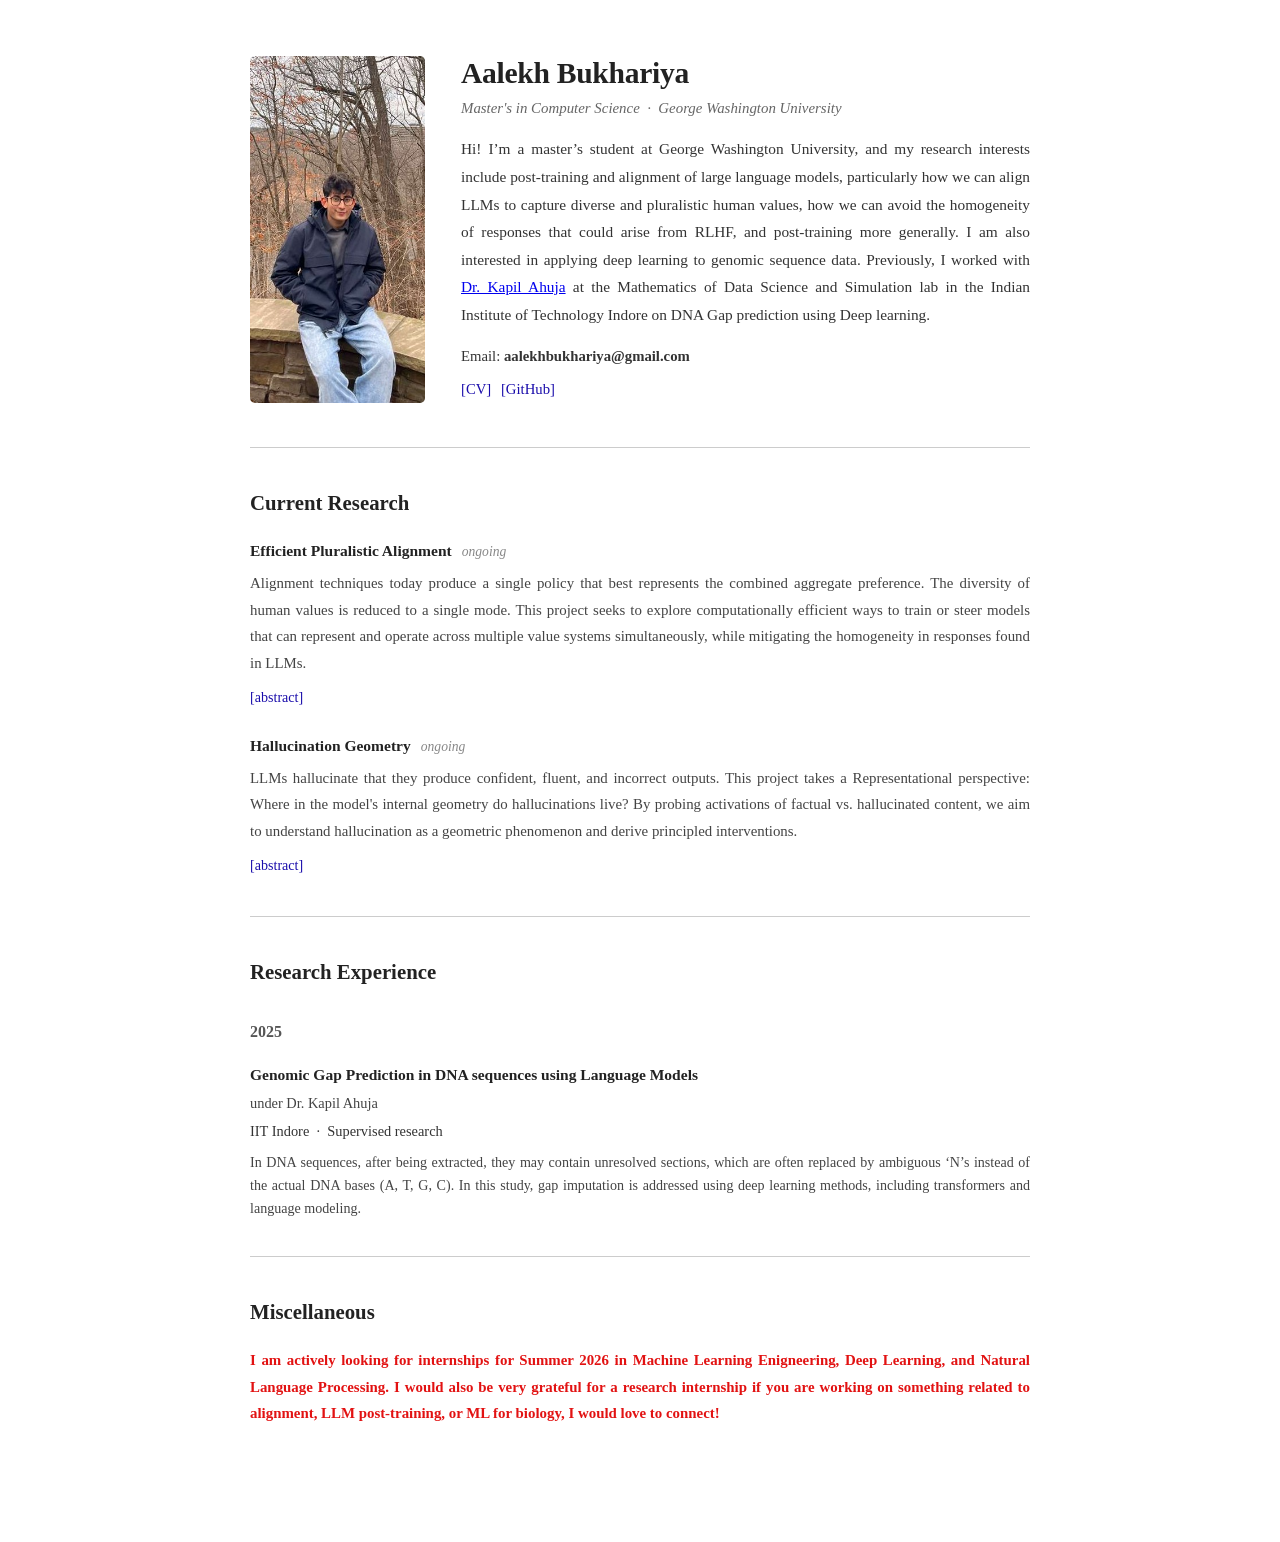
==== index.html @ 7669c130 "First" ====
<!DOCTYPE html>
<html lang="en">
<head>
<meta charset="UTF-8">
<meta name="viewport" content="width=device-width, initial-scale=1.0">
<title>Aalekh Bukhariya</title>
<style>
  body {
    font-family: Georgia, 'Times New Roman', serif;
    font-size: 16px;
    line-height: 1.8;
    color: #222;
    background: #fff;
    margin: 0;
    padding: 0;
    text-align: justify;
  }

  #wrap {
    max-width: 780px;
    margin: 0 auto;
    padding: 56px 24px 100px;
    background: #fff;
  }

  /* ── Header / Profile ── */
  #header {
    display: flex;
    gap: 36px;
    align-items: stretch;
    margin-bottom: 44px;
  }

  #header img {
    width: 175px;
    height: auto;
    object-fit: cover;
    object-position: center top;
    border-radius: 5px;
    flex-shrink: 0;
    align-self: stretch;
    display: block;
  }

  #header-right {
    display: flex;
    flex-direction: column;
    justify-content: space-between;
  }

  #header-right h1 {
    font-size: 1.85rem;
    font-weight: bold;
    margin: 0 0 3px;
    line-height: 1.2;
    letter-spacing: -0.01em;
    text-align: left;
  }

  #header-right .affil {
    font-size: 0.93rem;
    color: #666;
    margin-bottom: 14px;
    font-style: italic;
    text-align: left;
  }

  #header-right p {
    font-size: 0.96rem;
    color: #333;
    margin: 0 0 14px;
    flex-grow: 1;
  }

  #header-right .contact {
    font-size: 0.92rem;
    color: #333;
    margin-bottom: 7px;
    text-align: left;
  }

  #header-right .nav-links {
    font-size: 0.92rem;
    text-align: left;
  }

  #header-right .nav-links a,
  #header-right .contact a {
    color: #1a0dab;
    text-decoration: none;
  }
  #header-right .nav-links a:hover,
  #header-right .contact a:hover {
    text-decoration: underline;
  }

  #header-right .nav-links a::before { content: '['; }
  #header-right .nav-links a::after  { content: ']'; }
  #header-right .nav-links a {
    margin-right: 6px;
  }

  /* ── Divider ── */
  hr {
    border: none;
    border-top: 1px solid #ccc;
    margin: 36px 0;
  }

  /* ── Section headings ── */
  h2 {
    font-size: 1.3rem;
    font-weight: bold;
    margin: 0 0 16px;
    text-align: left;
  }

  /* ── Current Research ── */
  .research-item {
    margin-bottom: 20px;
  }

  .research-item .rtitle {
    font-weight: bold;
    font-size: 0.97rem;
    text-align: left;
  }

  .research-item .rstatus {
    font-size: 0.85rem;
    color: #888;
    font-style: italic;
    margin-left: 6px;
  }

  .research-item p {
    margin: 4px 0 6px;
    font-size: 0.93rem;
    color: #444;
  }

  .research-item .rlinks a {
    color: #1a0dab;
    text-decoration: none;
    font-size: 0.88rem;
    margin-right: 10px;
  }
  .research-item .rlinks a:hover { text-decoration: underline; }
  .research-item .rlinks a::before { content: '['; }
  .research-item .rlinks a::after  { content: ']'; }

  /* ── Publications / Projects ── */
  .year {
    font-size: 1rem;
    font-weight: bold;
    color: #555;
    margin: 28px 0 14px;
    text-align: left;
  }

  .research-item .rlinks {
    text-align: left;
  }

  .pub {
    margin-bottom: 26px;
  }

  .pub .ptitle {
    font-weight: bold;
    font-size: 0.97rem;
    text-align: left;
  }

  .pub .pauthors {
    font-size: 0.9rem;
    color: #444;
    margin: 2px 0;
    text-align: left;
  }

  .pub .pvenue {
    font-size: 0.9rem;
    color: #333;
    margin: 2px 0;
    text-align: left;
  }

  .pub .pvenue .award {
    color: #b8860b;
  }

  .pub .plinks {
    font-size: 0.88rem;
    margin-top: 4px;
  }

  .pub .plinks a {
    color: #1a0dab;
    text-decoration: none;
    margin-right: 6px;
  }
  .pub .plinks a:hover { text-decoration: underline; }
  .pub .plinks a::before { content: '['; }
  .pub .plinks a::after  { content: ']'; }

  .pub .pabstract {
    font-size: 0.88rem;
    color: #444;
    margin-top: 6px;
    line-height: 1.65;
  }

  /* ── Misc list ── */
  ul.misc {
    padding-left: 20px;
    margin: 0;
    font-size: 0.93rem;
    color: #333;
  }
  ul.misc li { margin-bottom: 5px; }

  @media (max-width: 640px) {
    #wrap { padding: 32px 18px 60px; }
    #header { flex-direction: column; gap: 20px; }
    #header img { width: 120px; height: auto; }
    #header-right h1 { font-size: 1.5rem; }
  }

  @media (min-width: 641px) and (max-width: 860px) {
    #wrap { padding: 48px 32px 80px; }
    #header img { width: 150px; }
  }
</style>
</head>
<body>
<div id="wrap">

  <!-- ── Header ── -->
  <div id="header">
    <img src="aalekh1.jpeg" alt="Aalekh Bukhariya">
    <div id="header-right">
      <h1>Aalekh Bukhariya</h1>
      <div class="affil">Master's in Computer Science &nbsp;·&nbsp; George Washington University</div>

      <p>
        Hi! I’m a master’s student at George Washington University, and my research interests include post-training and alignment of large language models, particularly how we can align LLMs to capture diverse and pluralistic human values, how we can avoid the homogeneity of responses that could arise from RLHF, and post-training more generally. I am also interested in applying deep learning to genomic sequence data. Previously, I worked with <a href="https://kahuja.profiles.iiti.ac.in/">Dr. Kapil Ahuja</a> at the Mathematics of Data Science and Simulation lab in the Indian Institute of Technology Indore on DNA Gap prediction using Deep learning.
      </p>

      <div class="contact">
        Email: <b>aalekhbukhariya@gmail.com</b>
      </div>

      <div class="nav-links">
        <a href="#">CV</a>
        <a href="https://github.com/Graviton19">GitHub</a>
        <!-- <a href="#">Google Scholar</a>
        <a href="#">Twitter / X</a> -->
      </div>
    </div>
  </div>

  <hr>

  <!-- ── Current Research ── -->
  <h2>Current Research</h2>

  <div class="research-item">
    <span class="rtitle">Efficient Pluralistic Alignment</span>
    <span class="rstatus">ongoing</span>
    <p>
      Alignment techniques today produce a single policy that best represents the combined aggregate preference. The diversity of human values is reduced to a single mode. This project seeks to explore computationally efficient ways to train or steer models that can represent and operate across multiple value systems simultaneously, while mitigating the homogeneity in responses found in LLMs.
    </p>
    <div class="rlinks">
      <a href="efficient_pluralism.html">abstract</a>
    </div>
  </div>

  <div class="research-item">
    <span class="rtitle">Hallucination Geometry</span>
    <span class="rstatus">ongoing</span>
    <p>
      LLMs hallucinate that they produce confident, fluent, and incorrect outputs. This project takes a Representational perspective: Where in the model's internal geometry do hallucinations live? By probing activations of factual vs. hallucinated content, we aim to understand hallucination as a geometric phenomenon and derive principled interventions.
    </p>
    <div class="rlinks">
      <a href="hallucination_geometry.html">abstract</a>
    </div>
  </div>

  <hr>

  <!-- ── Projects ── -->
  <h2>Research Experience</h2>

  <div class="year">2025</div>

  <div class="pub">
    <div class="ptitle">Genomic Gap Prediction in DNA sequences using Language Models</div>
    <div class="pauthors">under Dr. Kapil Ahuja</div>
    <div class="pvenue">IIT Indore &nbsp;·&nbsp; Supervised research</div>
    <div class="plinks">
      <!-- <a href="#">abstract</a> -->
      <!-- <a href="#">code</a> -->
    </div>
    <div class="pabstract">
      In DNA sequences, after being extracted, they may contain unresolved sections, which are often replaced by ambiguous ‘N’s instead of the actual DNA bases (A, T, G, C). In this study, gap imputation is addressed using deep learning methods, including transformers and language modeling.
    </div>
  </div>

  <hr>

  <!-- ── Miscellaneous ── -->
  <h2>Miscellaneous</h2>
  <p style="font-size: 0.93rem; color: #e21212; text-align: justify;"><b>
    I am actively looking for internships for Summer 2026 in Machine Learning Enigneering, Deep Learning,
    and Natural Language Processing. I would also be very grateful for a research internship
    if you are working on something related to alignment, LLM post-training, or ML for biology,
    I would love to connect!
  </p></b>

</div>
</body>
</html>
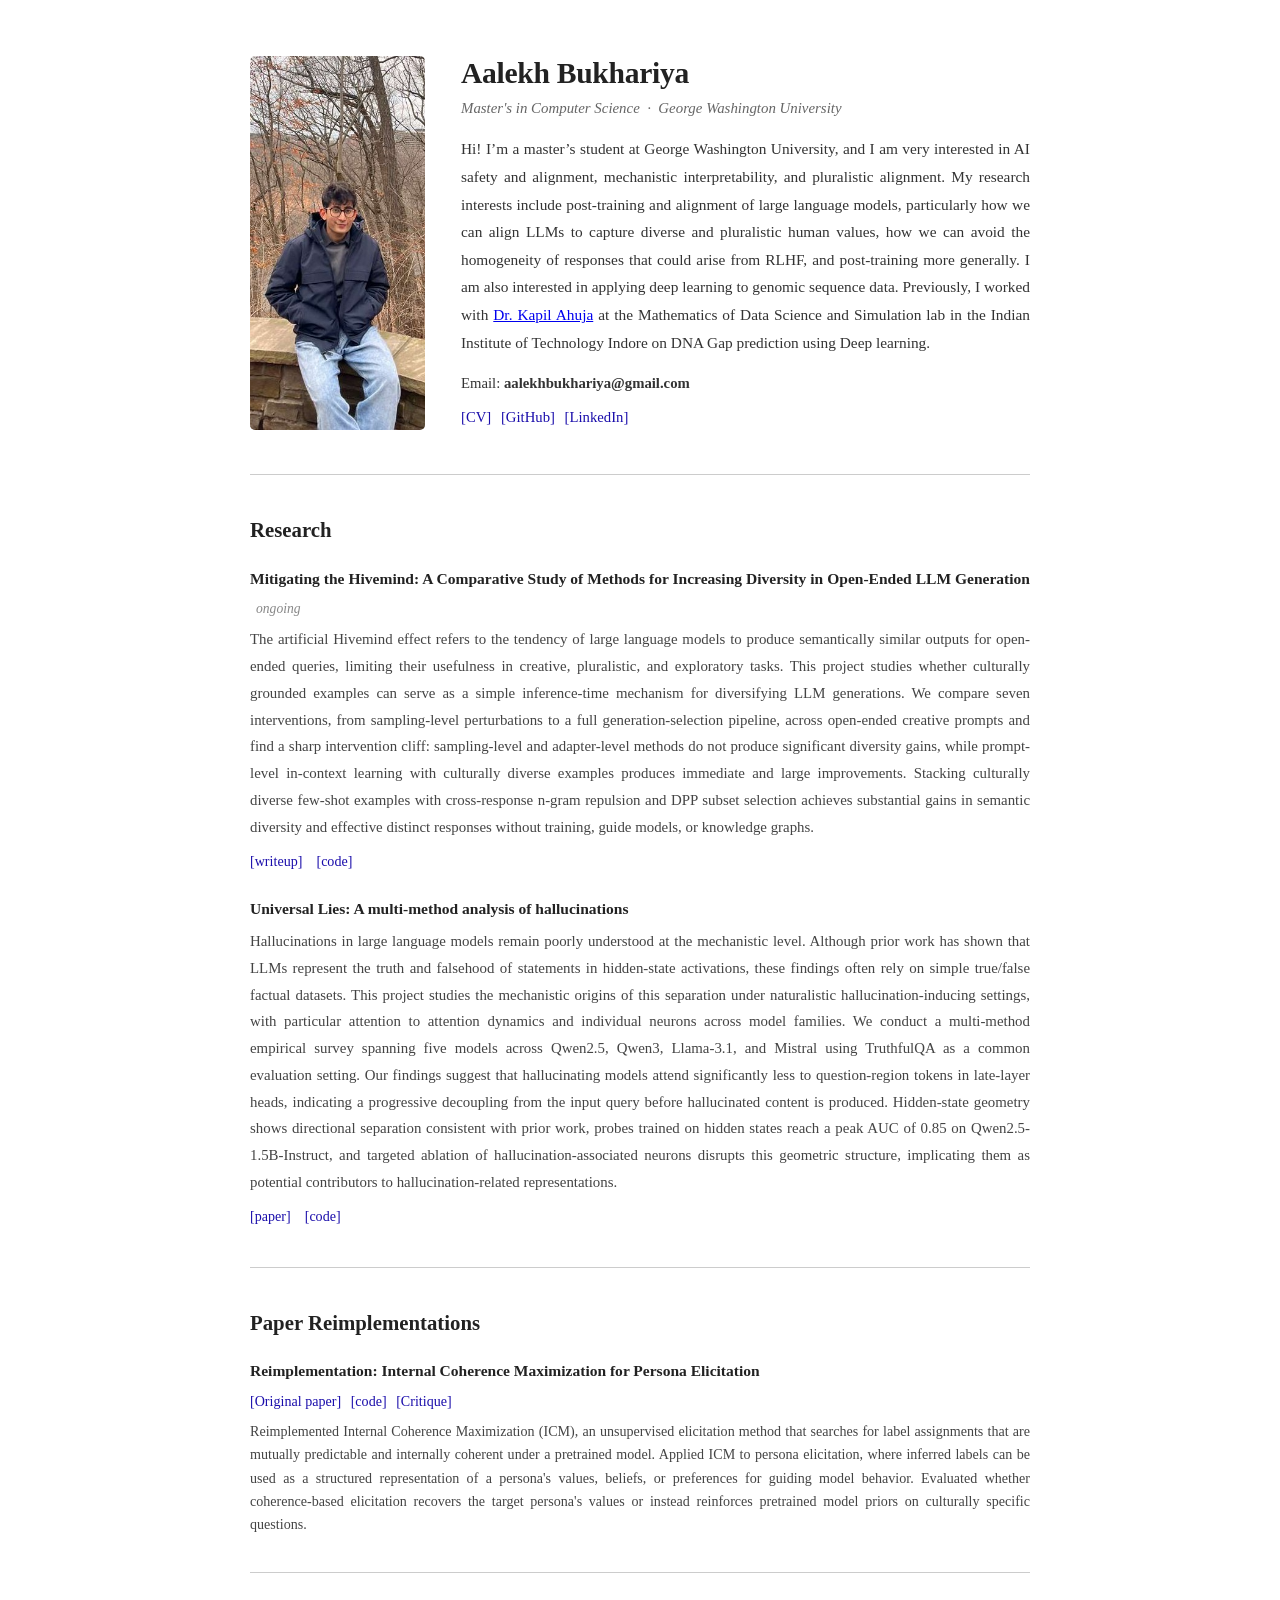
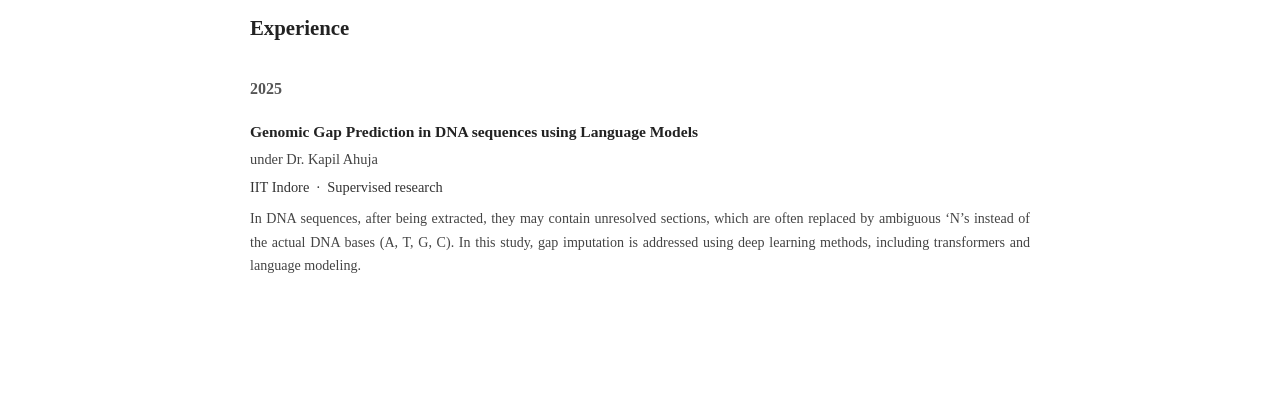
==== commit c3eacde5: "Some changes" ====
--- a/index.html
+++ b/index.html
@@ -244,7 +244,7 @@
       <div class="affil">Master's in Computer Science &nbsp;·&nbsp; George Washington University</div>
 
       <p>
-        Hi! I’m a master’s student at George Washington University, and my research interests include post-training and alignment of large language models, particularly how we can align LLMs to capture diverse and pluralistic human values, how we can avoid the homogeneity of responses that could arise from RLHF, and post-training more generally. I am also interested in applying deep learning to genomic sequence data. Previously, I worked with <a href="https://kahuja.profiles.iiti.ac.in/">Dr. Kapil Ahuja</a> at the Mathematics of Data Science and Simulation lab in the Indian Institute of Technology Indore on DNA Gap prediction using Deep learning.
+        Hi! I’m a master’s student at George Washington University, and I am very interested in AI safety and alignment, mechanistic interpretability, and pluralistic alignment. My research interests include post-training and alignment of large language models, particularly how we can align LLMs to capture diverse and pluralistic human values, how we can avoid the homogeneity of responses that could arise from RLHF, and post-training more generally. I am also interested in applying deep learning to genomic sequence data. Previously, I worked with <a href="https://kahuja.profiles.iiti.ac.in/">Dr. Kapil Ahuja</a> at the Mathematics of Data Science and Simulation lab in the Indian Institute of Technology Indore on DNA Gap prediction using Deep learning.
       </p>
 
       <div class="contact">
@@ -252,10 +252,10 @@
       </div>
 
       <div class="nav-links">
-        <a href="#">CV</a>
+        <a href="AalekhBukhariyaCVR1.pdf">CV</a>
         <a href="https://github.com/Graviton19">GitHub</a>
-        <!-- <a href="#">Google Scholar</a>
-        <a href="#">Twitter / X</a> -->
+        <a href="https://www.linkedin.com/in/aalekh-bukhariya-9a1544215">LinkedIn</a>
+        
       </div>
     </div>
   </div>
@@ -263,34 +263,52 @@
   <hr>
 
   <!-- ── Current Research ── -->
-  <h2>Current Research</h2>
+  <h2>Research</h2>
 
   <div class="research-item">
-    <span class="rtitle">Efficient Pluralistic Alignment</span>
+    <span class="rtitle">Mitigating the Hivemind: A Comparative Study of Methods for Increasing Diversity in Open-Ended LLM Generation</span>
     <span class="rstatus">ongoing</span>
     <p>
-      Alignment techniques today produce a single policy that best represents the combined aggregate preference. The diversity of human values is reduced to a single mode. This project seeks to explore computationally efficient ways to train or steer models that can represent and operate across multiple value systems simultaneously, while mitigating the homogeneity in responses found in LLMs.
+      The artificial Hivemind effect refers to the tendency of large language models to produce semantically similar outputs for open-ended queries, limiting their usefulness in creative, pluralistic, and exploratory tasks. This project studies whether culturally grounded examples can serve as a simple inference-time mechanism for diversifying LLM generations. We compare seven interventions, from sampling-level perturbations to a full generation-selection pipeline, across open-ended creative prompts and find a sharp intervention cliff: sampling-level and adapter-level methods do not produce significant diversity gains, while prompt-level in-context learning with culturally diverse examples produces immediate and large improvements. Stacking culturally diverse few-shot examples with cross-response n-gram repulsion and DPP subset selection achieves substantial gains in semantic diversity and effective distinct responses without training, guide models, or knowledge graphs.
     </p>
     <div class="rlinks">
-      <a href="efficient_pluralism.html">abstract</a>
+      <a href="https://docs.google.com/document/d/1gSgxpVIIl-RK44Jng-pQ1tcUuHGSyC7UVlgfWkLkGQw/edit?tab=t.0#heading=h.fmaahqsrageb">writeup</a>
+      <a href="https://github.com/Graviton19/Hivemind-Ladder">code</a>
     </div>
   </div>
 
   <div class="research-item">
-    <span class="rtitle">Hallucination Geometry</span>
-    <span class="rstatus">ongoing</span>
+    <span class="rtitle">Universal Lies: A multi-method analysis of hallucinations</span>
     <p>
-      LLMs hallucinate that they produce confident, fluent, and incorrect outputs. This project takes a Representational perspective: Where in the model's internal geometry do hallucinations live? By probing activations of factual vs. hallucinated content, we aim to understand hallucination as a geometric phenomenon and derive principled interventions.
+      Hallucinations in large language models remain poorly understood at the mechanistic level. Although prior work has shown that LLMs represent the truth and falsehood of statements in hidden-state activations, these findings often rely on simple true/false factual datasets. This project studies the mechanistic origins of this separation under naturalistic hallucination-inducing settings, with particular attention to attention dynamics and individual neurons across model families. We conduct a multi-method empirical survey spanning five models across Qwen2.5, Qwen3, Llama-3.1, and Mistral using TruthfulQA as a common evaluation setting. Our findings suggest that hallucinating models attend significantly less to question-region tokens in late-layer heads, indicating a progressive decoupling from the input query before hallucinated content is produced. Hidden-state geometry shows directional separation consistent with prior work, probes trained on hidden states reach a peak AUC of 0.85 on Qwen2.5-1.5B-Instruct, and targeted ablation of hallucination-associated neurons disrupts this geometric structure, implicating them as potential contributors to hallucination-related representations.
     </p>
     <div class="rlinks">
-      <a href="hallucination_geometry.html">abstract</a>
+      <a href="https://drive.google.com/file/d/1v9dn9jSIjs6tWvVfOlHKvTC4YDpubYFR/view">paper</a>
+      <a href="https://github.com/Exterminator11/hallucinations_arc">code</a>
     </div>
   </div>
 
   <hr>
 
-  <!-- ── Projects ── -->
-  <h2>Research Experience</h2>
+  <!-- Paper Reimplementations -->
+  <h2>Paper Reimplementations</h2>
+
+  <div class="pub">
+    <div class="ptitle">Reimplementation: Internal Coherence Maximization for Persona Elicitation</div>
+    <div class="plinks">
+      <a href="https://arxiv.org/pdf/2506.10139">Original paper</a>
+      <a href="https://github.com/Graviton19/GOQA_InternalCoherenceMaximization">code</a>
+      <a href="https://docs.google.com/document/d/1FQPWnppcckl1VbQjcEz8iF4tV8vZkKf6zx63ZGmlCUE/edit?tab=t.0">Critique</a>
+    </div>
+    <div class="pabstract">
+      Reimplemented Internal Coherence Maximization (ICM), an unsupervised elicitation method that searches for label assignments that are mutually predictable and internally coherent under a pretrained model. Applied ICM to persona elicitation, where inferred labels can be used as a structured representation of a persona's values, beliefs, or preferences for guiding model behavior. Evaluated whether coherence-based elicitation recovers the target persona's values or instead reinforces pretrained model priors on culturally specific questions.
+    </div>
+  </div>
+
+  <hr>
+
+  <!-- Projects -->
+  <h2>Experience</h2>
 
   <div class="year">2025</div>
 
@@ -307,17 +325,6 @@
     </div>
   </div>
 
-  <hr>
-
-  <!-- ── Miscellaneous ── -->
-  <h2>Miscellaneous</h2>
-  <p style="font-size: 0.93rem; color: #e21212; text-align: justify;"><b>
-    I am actively looking for internships for Summer 2026 in Machine Learning Enigneering, Deep Learning,
-    and Natural Language Processing. I would also be very grateful for a research internship
-    if you are working on something related to alignment, LLM post-training, or ML for biology,
-    I would love to connect!
-  </p></b>
-
 </div>
 </body>
-</html>+</html>
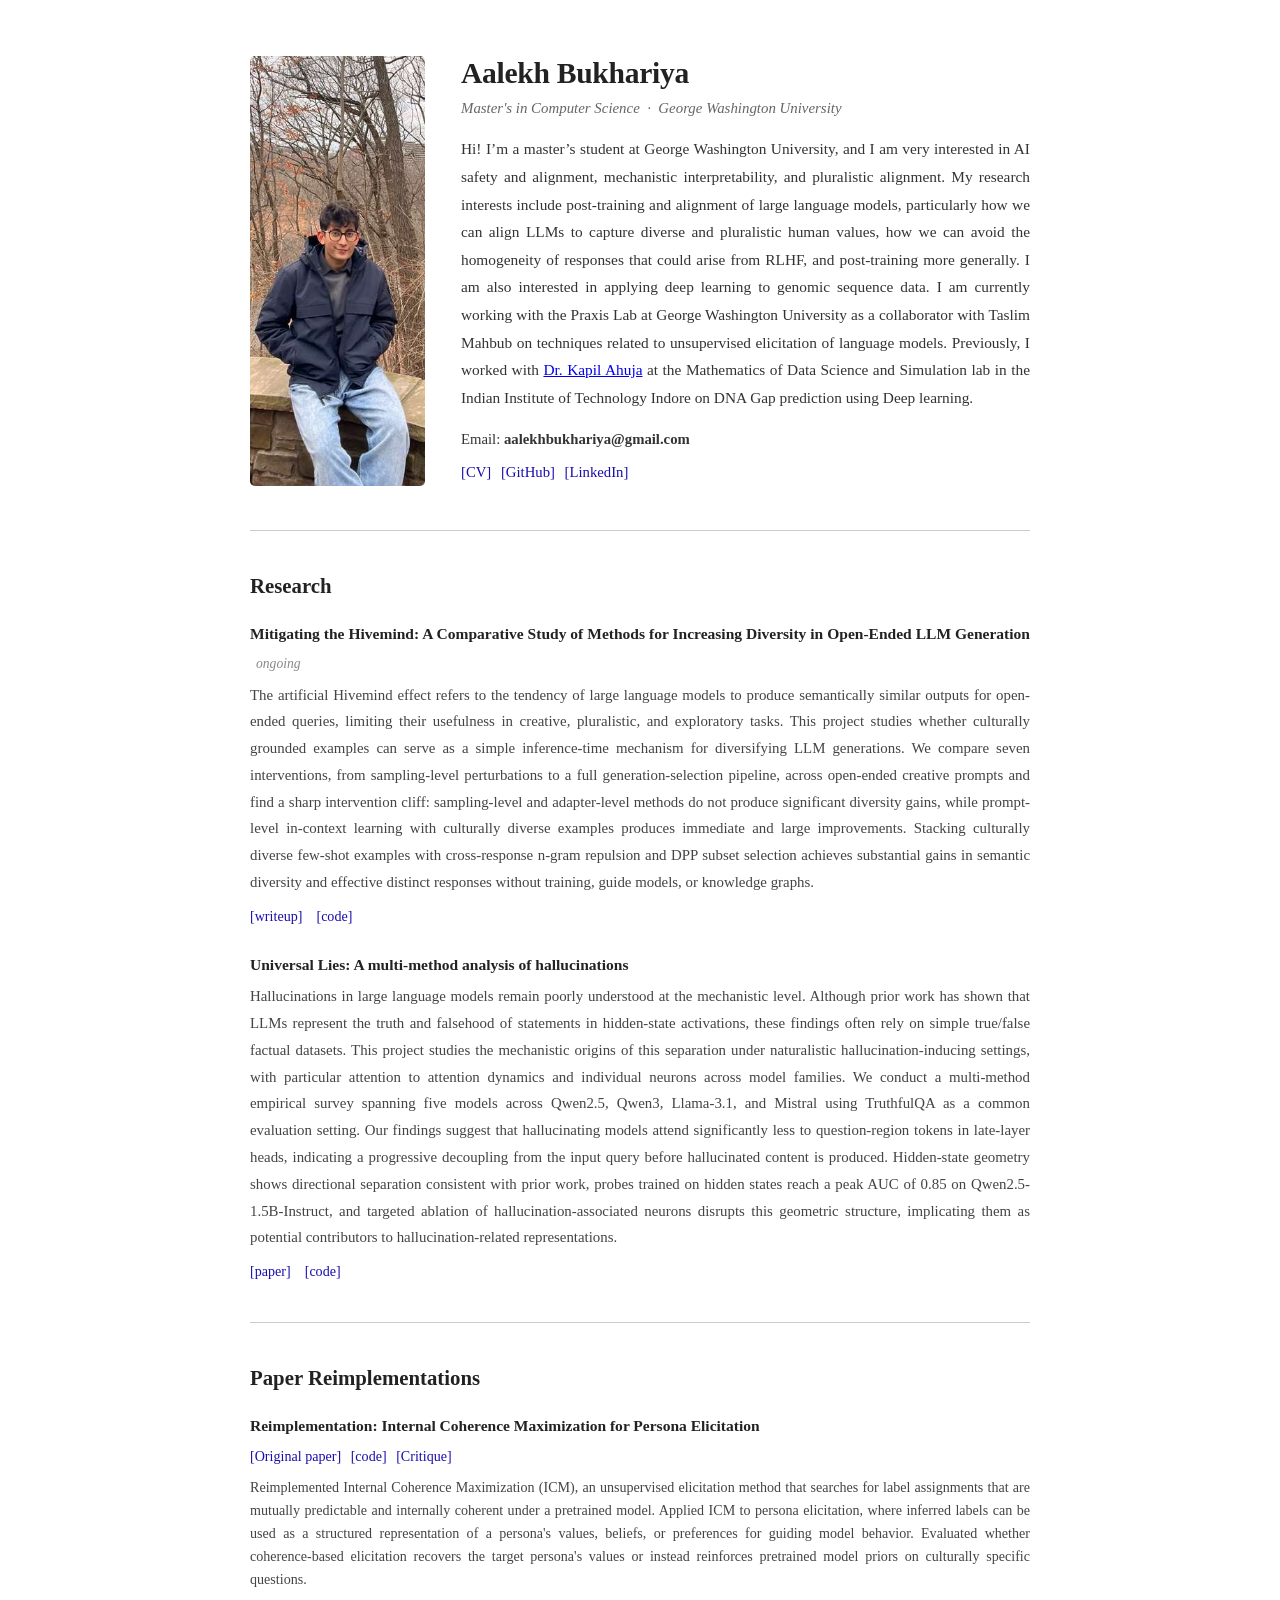
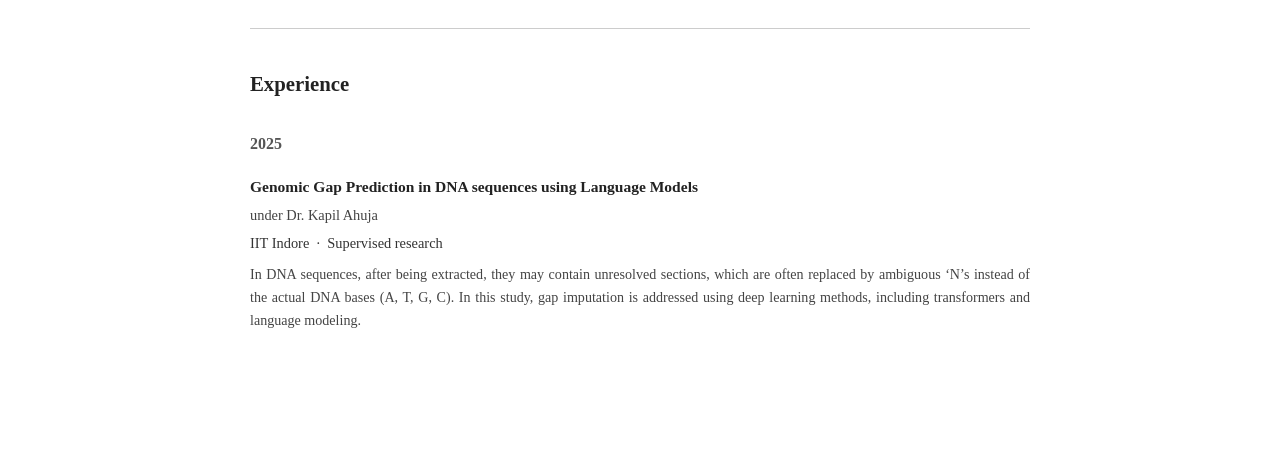
==== commit ff50756e: "Add Praxis Lab collaboration to intro Co-Authored-By: Claude Opus 5 <noreply@anthropic.com>" ====
--- a/index.html
+++ b/index.html
@@ -244,7 +244,7 @@
       <div class="affil">Master's in Computer Science &nbsp;·&nbsp; George Washington University</div>
 
       <p>
-        Hi! I’m a master’s student at George Washington University, and I am very interested in AI safety and alignment, mechanistic interpretability, and pluralistic alignment. My research interests include post-training and alignment of large language models, particularly how we can align LLMs to capture diverse and pluralistic human values, how we can avoid the homogeneity of responses that could arise from RLHF, and post-training more generally. I am also interested in applying deep learning to genomic sequence data. Previously, I worked with <a href="https://kahuja.profiles.iiti.ac.in/">Dr. Kapil Ahuja</a> at the Mathematics of Data Science and Simulation lab in the Indian Institute of Technology Indore on DNA Gap prediction using Deep learning.
+        Hi! I’m a master’s student at George Washington University, and I am very interested in AI safety and alignment, mechanistic interpretability, and pluralistic alignment. My research interests include post-training and alignment of large language models, particularly how we can align LLMs to capture diverse and pluralistic human values, how we can avoid the homogeneity of responses that could arise from RLHF, and post-training more generally. I am also interested in applying deep learning to genomic sequence data. I am currently working with the Praxis Lab at George Washington University as a collaborator with Taslim Mahbub on techniques related to unsupervised elicitation of language models. Previously, I worked with <a href="https://kahuja.profiles.iiti.ac.in/">Dr. Kapil Ahuja</a> at the Mathematics of Data Science and Simulation lab in the Indian Institute of Technology Indore on DNA Gap prediction using Deep learning.
       </p>
 
       <div class="contact">
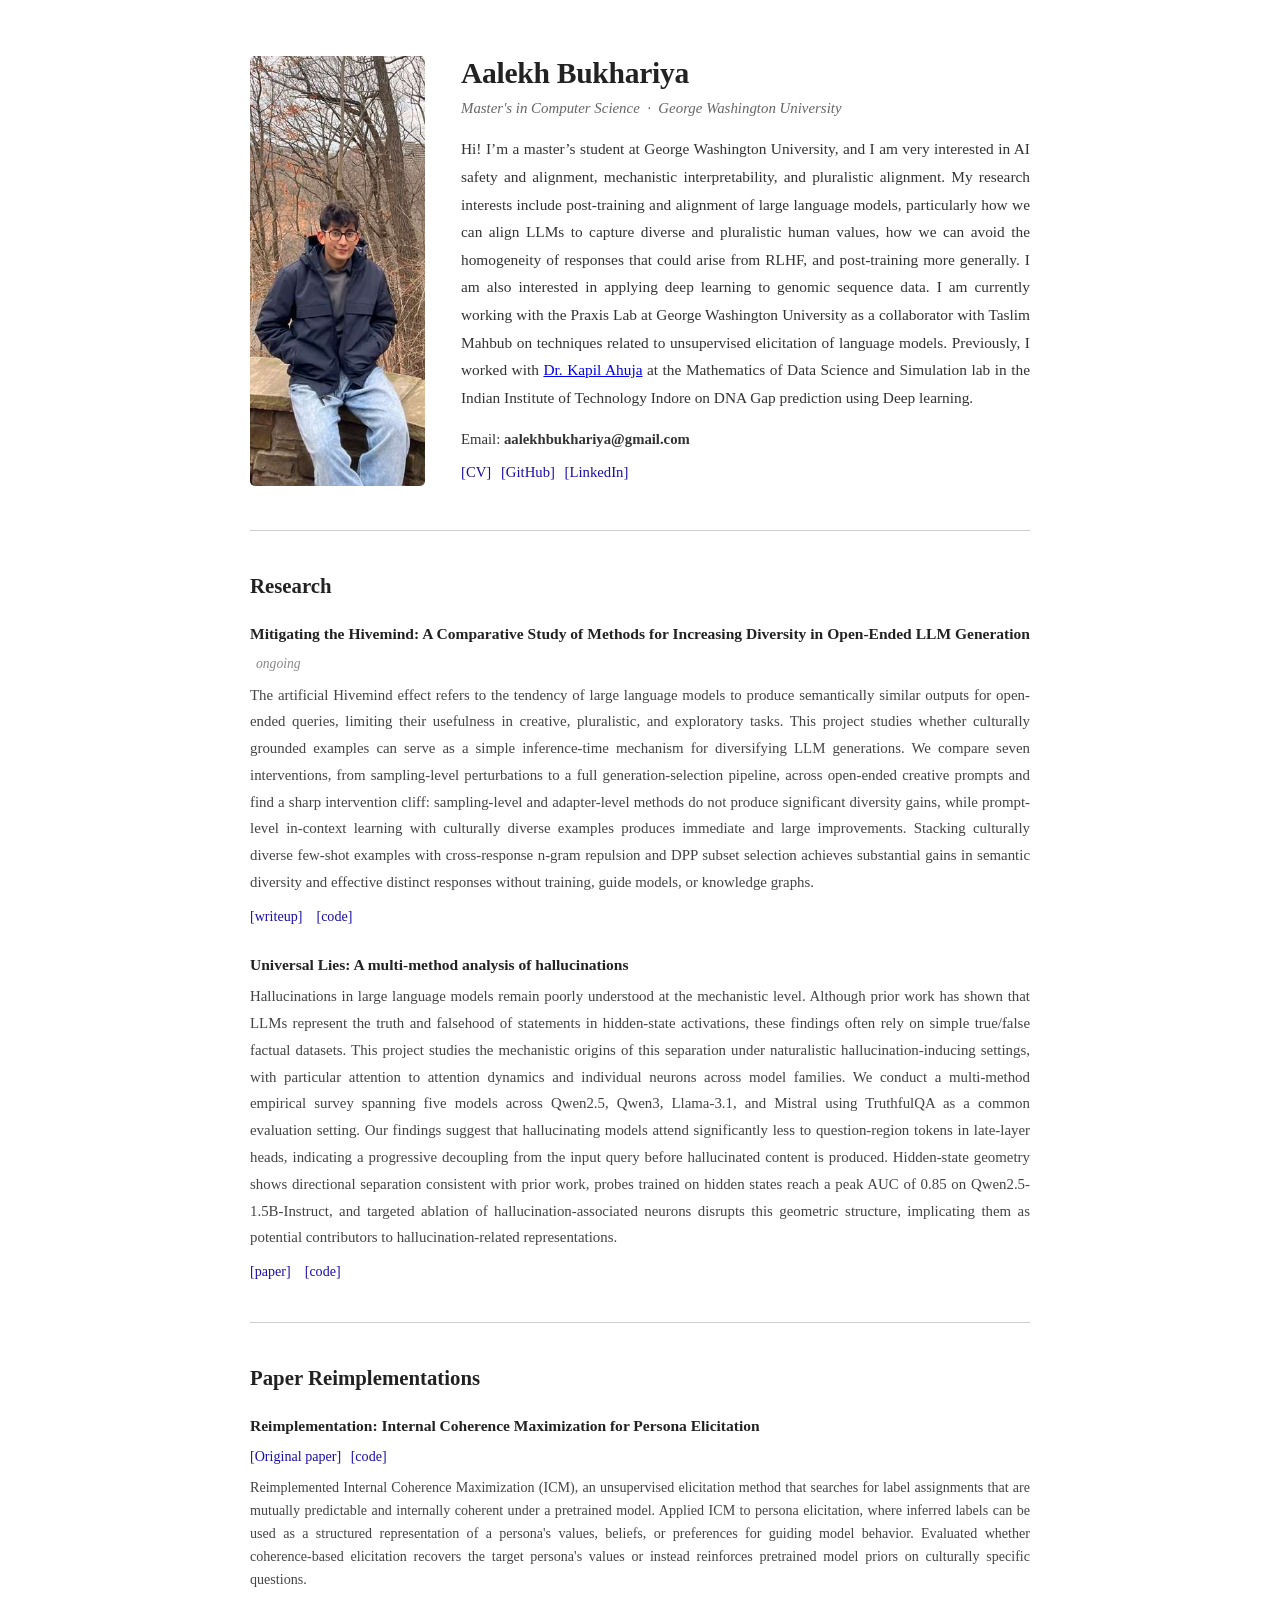
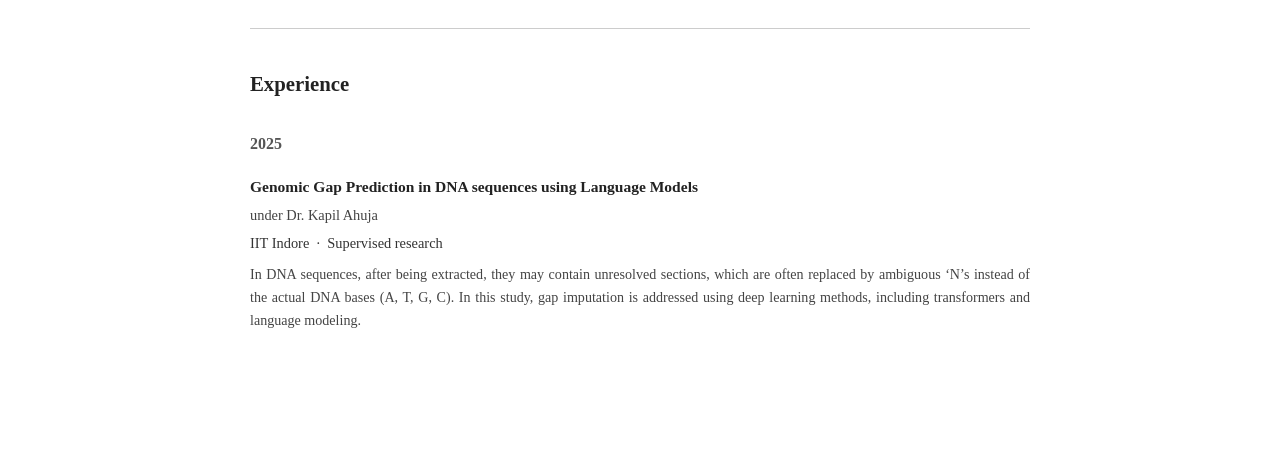
==== commit 8d36b0e2: "Remove ICM critique link Co-Authored-By: Claude Opus 5 <noreply@anthropic.com>" ====
--- a/index.html
+++ b/index.html
@@ -298,7 +298,6 @@
     <div class="plinks">
       <a href="https://arxiv.org/pdf/2506.10139">Original paper</a>
       <a href="https://github.com/Graviton19/GOQA_InternalCoherenceMaximization">code</a>
-      <a href="https://docs.google.com/document/d/1FQPWnppcckl1VbQjcEz8iF4tV8vZkKf6zx63ZGmlCUE/edit?tab=t.0">Critique</a>
     </div>
     <div class="pabstract">
       Reimplemented Internal Coherence Maximization (ICM), an unsupervised elicitation method that searches for label assignments that are mutually predictable and internally coherent under a pretrained model. Applied ICM to persona elicitation, where inferred labels can be used as a structured representation of a persona's values, beliefs, or preferences for guiding model behavior. Evaluated whether coherence-based elicitation recovers the target persona's values or instead reinforces pretrained model priors on culturally specific questions.
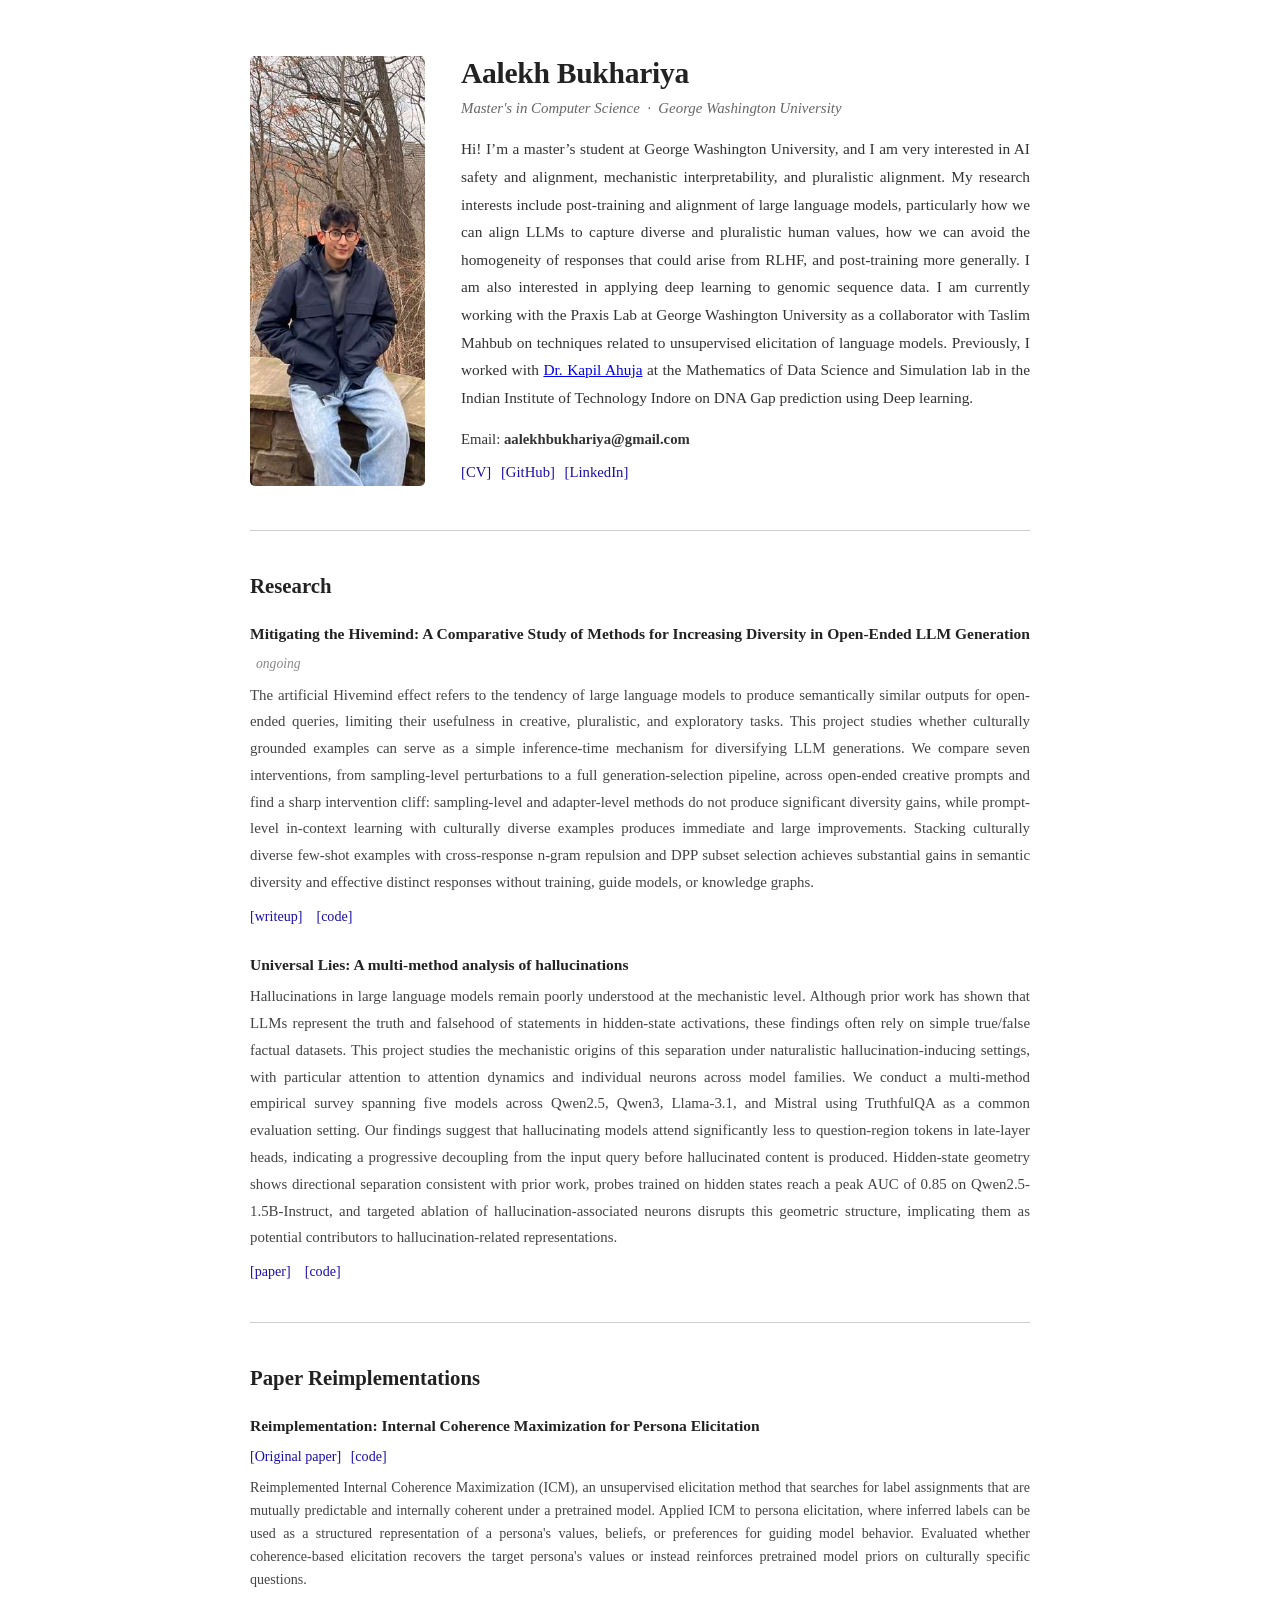
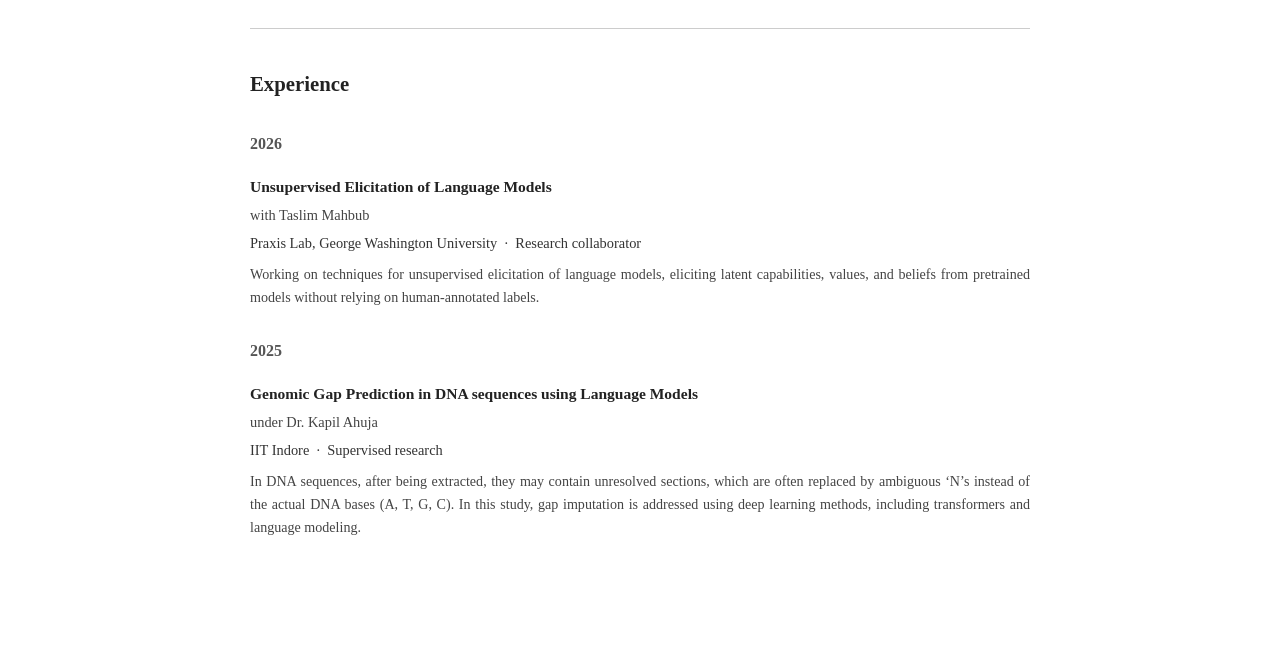
==== commit 71b11bfa: "Add Praxis Lab entry to experience section Co-Authored-By: Claude Opus 5 <noreply@anthropic.com>" ====
--- a/index.html
+++ b/index.html
@@ -309,6 +309,17 @@
   <!-- Projects -->
   <h2>Experience</h2>
 
+  <div class="year">2026</div>
+
+  <div class="pub">
+    <div class="ptitle">Unsupervised Elicitation of Language Models</div>
+    <div class="pauthors">with Taslim Mahbub</div>
+    <div class="pvenue">Praxis Lab, George Washington University &nbsp;·&nbsp; Research collaborator</div>
+    <div class="pabstract">
+      Working on techniques for unsupervised elicitation of language models, eliciting latent capabilities, values, and beliefs from pretrained models without relying on human-annotated labels.
+    </div>
+  </div>
+
   <div class="year">2025</div>
 
   <div class="pub">
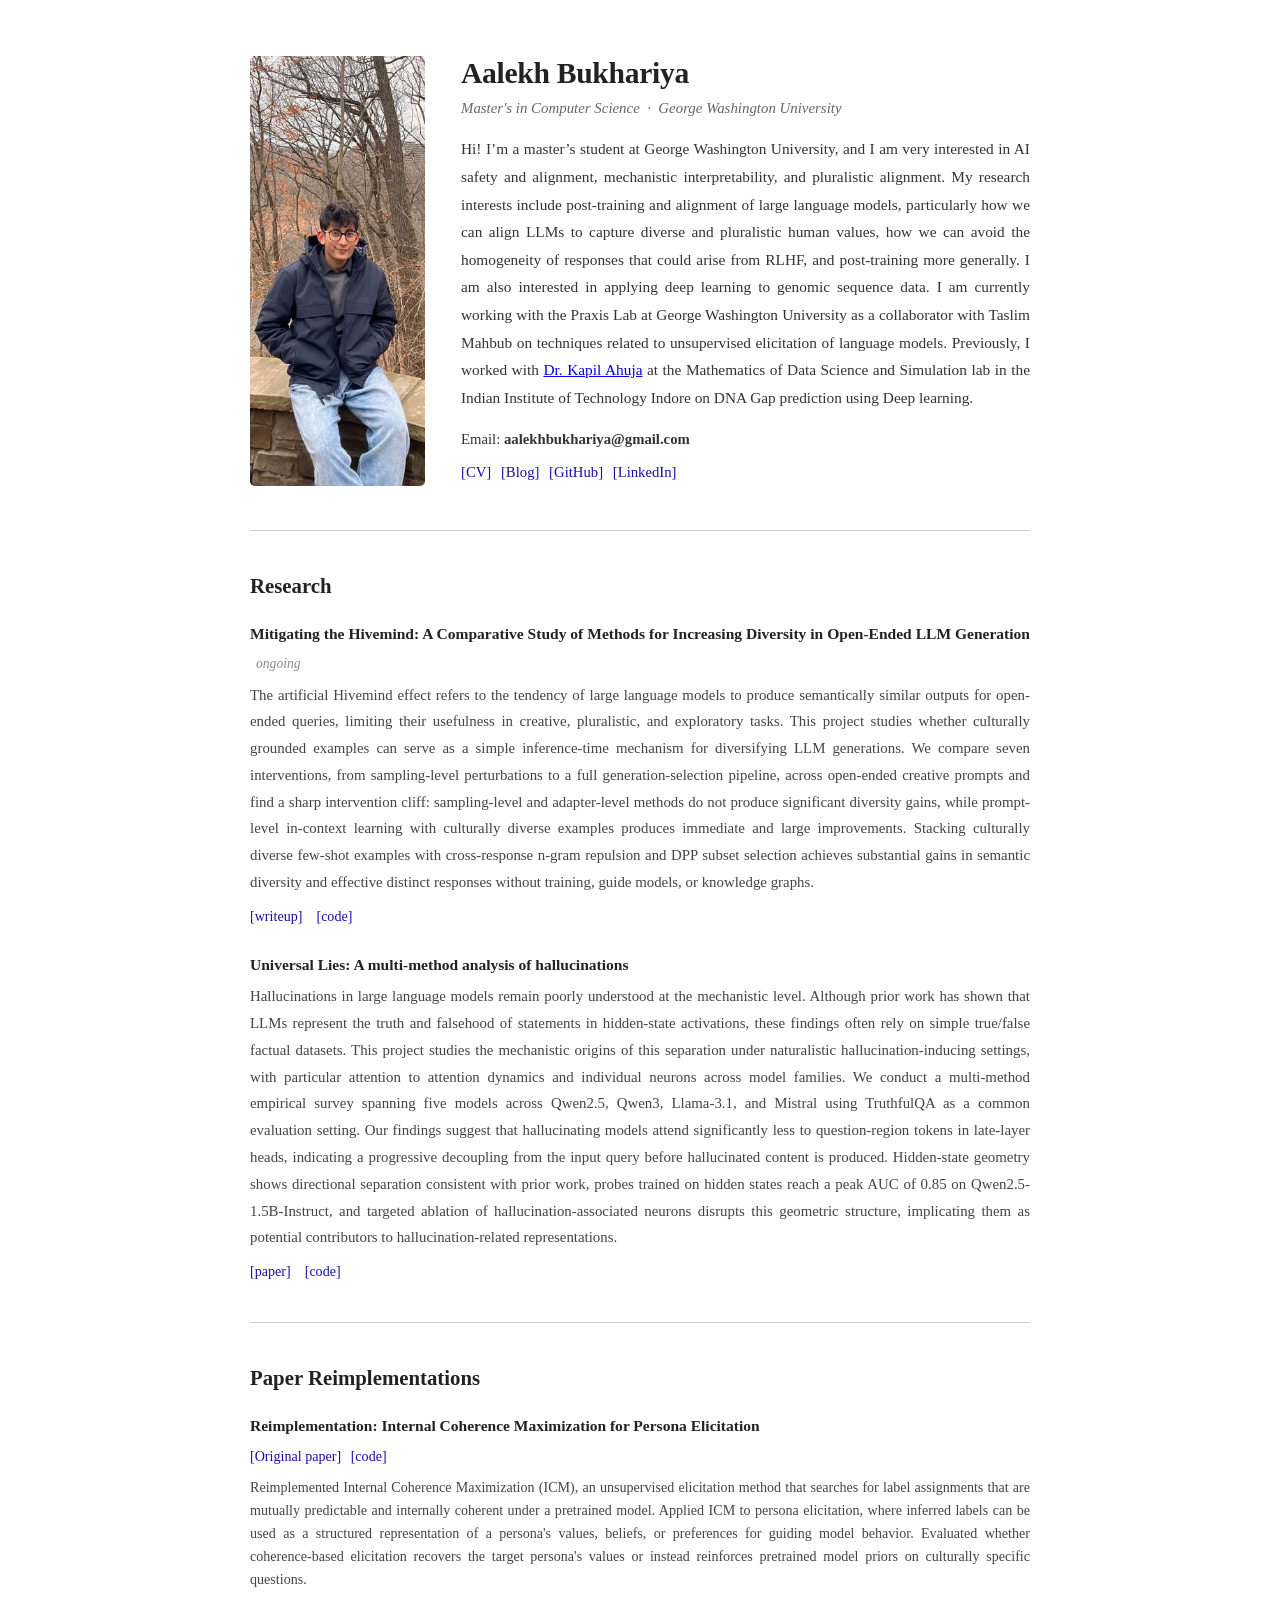
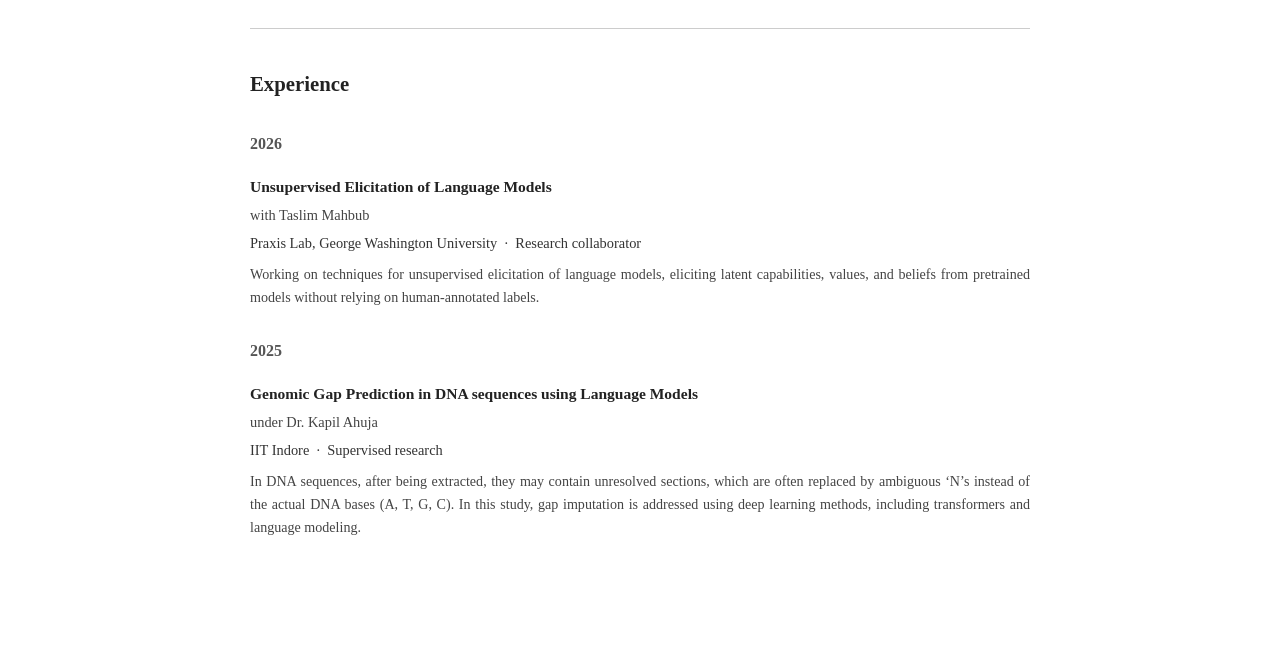
==== commit 473d2cc0: "Add blog section with first post Adds a LessWrong-styled blog: shared blog.css (Source Serif 4 / Int" ====
--- a/index.html
+++ b/index.html
@@ -253,6 +253,7 @@
 
       <div class="nav-links">
         <a href="AalekhBukhariyaCVR1.pdf">CV</a>
+        <a href="blog.html">Blog</a>
         <a href="https://github.com/Graviton19">GitHub</a>
         <a href="https://www.linkedin.com/in/aalekh-bukhariya-9a1544215">LinkedIn</a>
         
